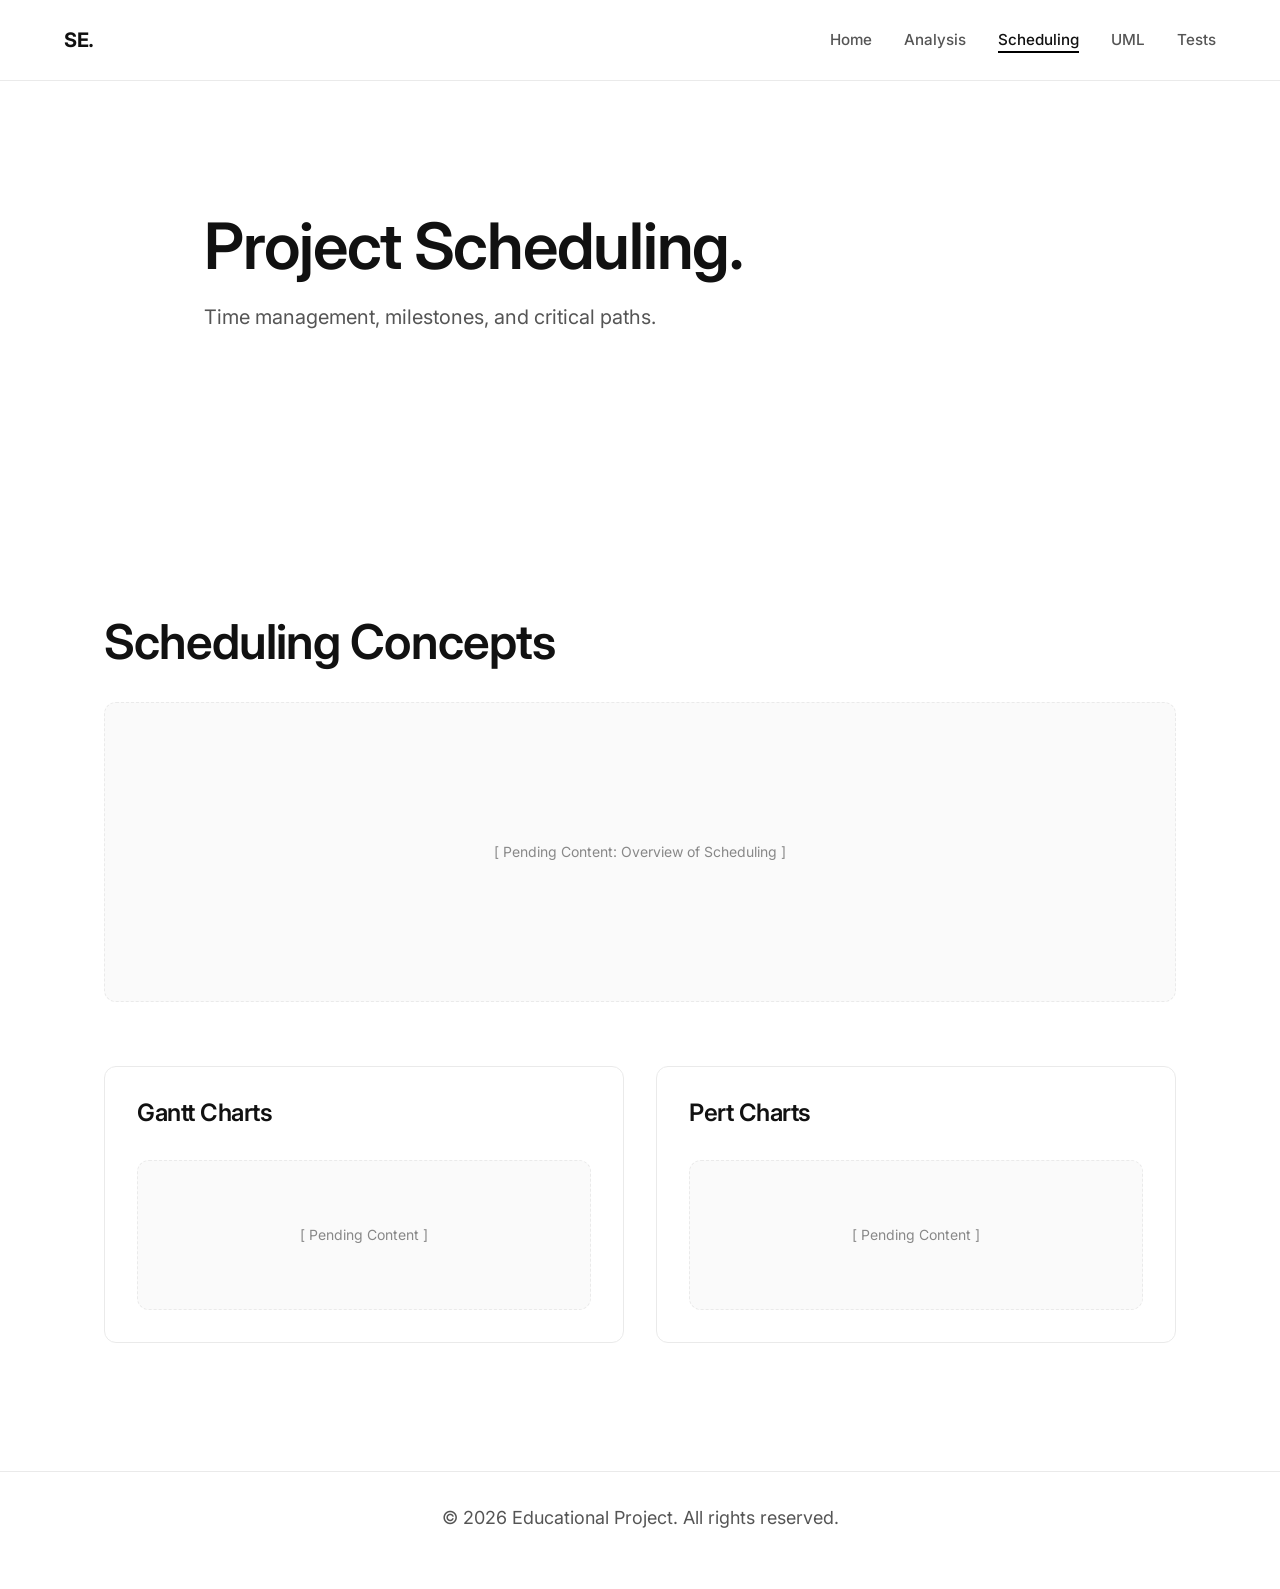
==== project-scheduling.html @ eeec27e0 "Web Structure ready" ====
<!DOCTYPE html>
<html lang="en">
<head>
    <meta charset="UTF-8">
    <meta name="viewport" content="width=device-width, initial-scale=1.0">
    <meta name="description" content="Software Engineering - Project Scheduling">
    <title>Project Scheduling | SE</title>
    <link rel="stylesheet" href="style.css">
</head>
<body>
    <!-- Navigation -->
    <nav class="navbar">
        <a href="index.html" class="logo">SE.</a>
        <ul class="nav-links">
            <li><a href="index.html">Home</a></li>
            <li><a href="requirement-analysis.html">Analysis</a></li>
            <li><a href="project-scheduling.html">Scheduling</a></li>
            <li><a href="uml-diagrams.html">UML</a></li>
            <li><a href="test-cases.html">Tests</a></li>
        </ul>
        <button class="hamburger" aria-label="Toggle Navigation">
            <span class="bar"></span>
            <span class="bar"></span>
            <span class="bar"></span>
        </button>
    </nav>

    <!-- Main Content -->
    <main>
        <section class="hero" style="min-height: 40vh;">
            <h1>Project Scheduling.</h1>
            <p>Time management, milestones, and critical paths.</p>
        </section>

        <section>
            <h2>Scheduling Concepts</h2>
            
            <!-- Content Placeholder Zone -->
            <div class="placeholder-zone">
                [ Pending Content: Overview of Scheduling ]
            </div>
            
            <div class="grid-container" style="margin-top: 4rem;">
                <div class="card">
                    <h3>Gantt Charts</h3>
                    <div class="placeholder-zone" style="min-height: 150px;">
                        [ Pending Content ]
                    </div>
                </div>
                <div class="card">
                    <h3>Pert Charts</h3>
                    <div class="placeholder-zone" style="min-height: 150px;">
                        [ Pending Content ]
                    </div>
                </div>
            </div>
        </section>
    </main>

    <!-- Back to top button -->
    <button id="backToTop" aria-label="Back to top">↑</button>

    <!-- Footer -->
    <footer>
        <p>&copy; 2026 Educational Project. All rights reserved.</p>
    </footer>

    <script src="script.js"></script>
</body>
</html>
---- style.css ----
@import url('https://fonts.googleapis.com/css2?family=Inter:wght@300;400;500;600;700&display=swap');

:root {
  /* Minimalist Color Palette */
  --bg-primary: #ffffff;
  --bg-secondary: #f9f9f9;
  --text-primary: #111111;
  --text-secondary: #555555;
  --text-muted: #888888;
  --border-color: #eaeaea;
  --accent-color: #000000;
  --accent-hover: #333333;
  --card-bg: #ffffff;
  --nav-bg: rgba(255, 255, 255, 0.85);

  --font-main: 'Inter', sans-serif;
  --transition: all 0.3s cubic-bezier(0.25, 0.8, 0.25, 1);
  --spacing-sm: 1rem;
  --spacing-md: 2rem;
  --spacing-lg: 4rem;
  --spacing-xl: 8rem;
  --border-radius: 12px;
}

/* Dark Mode Support (Automatic based on OS, or can be enforced) */
@media (prefers-color-scheme: dark) {
  :root {
    --bg-primary: #0a0a0a;
    --bg-secondary: #111111;
    --text-primary: #ffffff;
    --text-secondary: #a0a0a0;
    --text-muted: #666666;
    --border-color: #222222;
    --accent-color: #ffffff;
    --accent-hover: #cccccc;
    --card-bg: #141414;
    --nav-bg: rgba(10, 10, 10, 0.85);
  }
}

* {
  margin: 0;
  padding: 0;
  box-sizing: border-box;
}

html {
  scroll-behavior: smooth;
  font-size: 16px;
}

body {
  font-family: var(--font-main);
  background-color: var(--bg-primary);
  color: var(--text-primary);
  line-height: 1.6;
  -webkit-font-smoothing: antialiased;
  -moz-osx-font-smoothing: grayscale;
  display: flex;
  flex-direction: column;
  min-height: 100vh;
}

/* Typography */
h1, h2, h3, h4 {
  font-weight: 600;
  line-height: 1.2;
  letter-spacing: -0.02em;
  margin-bottom: 1rem;
}

h1 { font-size: clamp(2.5rem, 5vw, 4.5rem); }
h2 { font-size: clamp(2rem, 4vw, 3rem); }
h3 { font-size: 1.5rem; }
p { font-size: 1.125rem; color: var(--text-secondary); margin-bottom: 1.5rem; }
a { color: inherit; text-decoration: none; transition: var(--transition); }

/* Navigation */
.navbar {
  position: fixed;
  top: 0;
  left: 0;
  width: 100%;
  padding: 1.5rem 5%;
  display: flex;
  justify-content: space-between;
  align-items: center;
  background: var(--nav-bg);
  backdrop-filter: blur(12px);
  -webkit-backdrop-filter: blur(12px);
  border-bottom: 1px solid var(--border-color);
  z-index: 1000;
  transition: padding 0.3s ease;
}

.navbar.scrolled {
  padding: 1rem 5%;
}

.logo {
  font-size: 1.25rem;
  font-weight: 700;
  letter-spacing: -0.02em;
  display: flex;
  align-items: center;
  gap: 0.5rem;
}

.nav-links {
  display: flex;
  list-style: none;
  gap: 2rem;
}

.nav-links a {
  font-size: 0.95rem;
  font-weight: 500;
  color: var(--text-secondary);
  position: relative;
  padding-bottom: 0.25rem;
}

.nav-links a::after {
  content: '';
  position: absolute;
  width: 0;
  height: 2px;
  bottom: 0;
  left: 0;
  background-color: var(--accent-color);
  transition: var(--transition);
}

.nav-links a:hover,
.nav-links a.active {
  color: var(--text-primary);
}

.nav-links a:hover::after,
.nav-links a.active::after {
  width: 100%;
}

.hamburger {
  display: none;
  background: none;
  border: none;
  cursor: pointer;
  width: 24px;
  height: 24px;
  position: relative;
  z-index: 1001;
}

.bar {
  display: block;
  width: 100%;
  height: 2px;
  background-color: var(--text-primary);
  margin-bottom: 5px;
  transition: var(--transition);
}

/* Layout */
main {
  flex: 1;
  padding-top: 80px; /* Offset for navbar */
  width: 100%;
}

section {
  padding: var(--spacing-xl) 5%;
  max-width: 1200px;
  margin: 0 auto;
}

.bg-secondary {
  background-color: var(--bg-secondary);
  width: 100%;
  max-width: 100%;
}

.bg-secondary .container {
  max-width: 1200px;
  margin: 0 auto;
  padding: var(--spacing-lg) 5%;
}

/* Hero Section */
.hero {
  min-height: 80vh;
  display: flex;
  flex-direction: column;
  justify-content: center;
  align-items: flex-start;
  padding: var(--spacing-xl) 5%;
  max-width: 1000px;
  margin: 0 auto;
  opacity: 0;
  transform: translateY(20px);
  animation: fadeUp 1s cubic-bezier(0.16, 1, 0.3, 1) forwards;
}

.hero p {
  font-size: 1.25rem;
  max-width: 600px;
}

/* Cards & Content Zones */
.grid-container {
  display: grid;
  grid-template-columns: repeat(auto-fit, minmax(300px, 1fr));
  gap: 2rem;
  margin-top: 3rem;
}

.card {
  background: var(--card-bg);
  border: 1px solid var(--border-color);
  border-radius: var(--border-radius);
  padding: 2rem;
  transition: var(--transition);
  position: relative;
  overflow: hidden;
}

.card::before {
  content: '';
  position: absolute;
  top: 0; left: 0; width: 100%; height: 100%;
  background: radial-gradient(circle at 50% 0%, rgba(255,255,255,0.05) 0%, transparent 60%);
  opacity: 0;
  transition: var(--transition);
}

.card:hover {
  transform: translateY(-5px);
  border-color: var(--accent-hover);
  box-shadow: 0 10px 40px rgba(0,0,0,0.05);
}

.card:hover::before {
  opacity: 1;
}

.card h3 {
  margin-bottom: 1rem;
}

.card p {
  font-size: 1rem;
  margin-bottom: 0;
}

/* Placeholder areas */
.placeholder-zone {
  width: 100%;
  min-height: 300px;
  border: 1px dashed var(--border-color);
  border-radius: var(--border-radius);
  display: flex;
  align-items: center;
  justify-content: center;
  color: var(--text-muted);
  font-size: 0.875rem;
  margin-top: 2rem;
  background: rgba(0,0,0,0.02);
}

@media (prefers-color-scheme: dark) {
  .placeholder-zone {
    background: rgba(255,255,255,0.02);
  }
}

/* Table Component Minimal */
.minimal-table {
  width: 100%;
  border-collapse: collapse;
  margin-top: 2rem;
  text-align: left;
}

.minimal-table th, .minimal-table td {
  padding: 1rem;
  border-bottom: 1px solid var(--border-color);
}

.minimal-table th {
  font-weight: 500;
  color: var(--text-primary);
}

.minimal-table td {
  color: var(--text-secondary);
}

/* Back to Top */
#backToTop {
  position: fixed;
  bottom: 2rem;
  right: 2rem;
  background: var(--bg-primary);
  color: var(--text-primary);
  border: 1px solid var(--border-color);
  width: 48px;
  height: 48px;
  border-radius: 50%;
  display: flex;
  align-items: center;
  justify-content: center;
  cursor: pointer;
  opacity: 0;
  visibility: hidden;
  transition: var(--transition);
  z-index: 999;
  box-shadow: 0 4px 12px rgba(0,0,0,0.05);
}

#backToTop.visible {
  opacity: 1;
  visibility: visible;
}

#backToTop:hover {
  transform: translateY(-3px);
  border-color: var(--text-primary);
}

/* Footer */
footer {
  border-top: 1px solid var(--border-color);
  padding: 2rem 5%;
  text-align: center;
  color: var(--text-muted);
  font-size: 0.875rem;
  margin-top: auto;
}

/* Animations */
@keyframes fadeUp {
  0% { opacity: 0; transform: translateY(20px); }
  100% { opacity: 1; transform: translateY(0); }
}

/* Mobile Responsiveness */
@media screen and (max-width: 768px) {
  .hamburger {
    display: block;
  }

  .nav-links {
    position: fixed;
    top: 0;
    right: -100%;
    width: 100vw;
    height: 100vh;
    background: var(--bg-primary);
    flex-direction: column;
    justify-content: center;
    align-items: center;
    transition: right 0.4s cubic-bezier(0.25, 0.8, 0.25, 1);
    z-index: 1000;
    gap: 2.5rem;
  }

  .nav-links.active {
    right: 0;
  }

  .nav-links a {
    font-size: 1.5rem;
  }

  .hamburger.active .bar:nth-child(1) {
    transform: translateY(7px) rotate(45deg);
  }
  
  .hamburger.active .bar:nth-child(2) {
    opacity: 0;
  }
  
  .hamburger.active .bar:nth-child(3) {
    transform: translateY(-7px) rotate(-45deg);
  }

  section {
    padding: var(--spacing-lg) 5%;
  }

  .hero {
    min-height: 60vh;
    padding-top: calc(80px + var(--spacing-lg));
  }
}
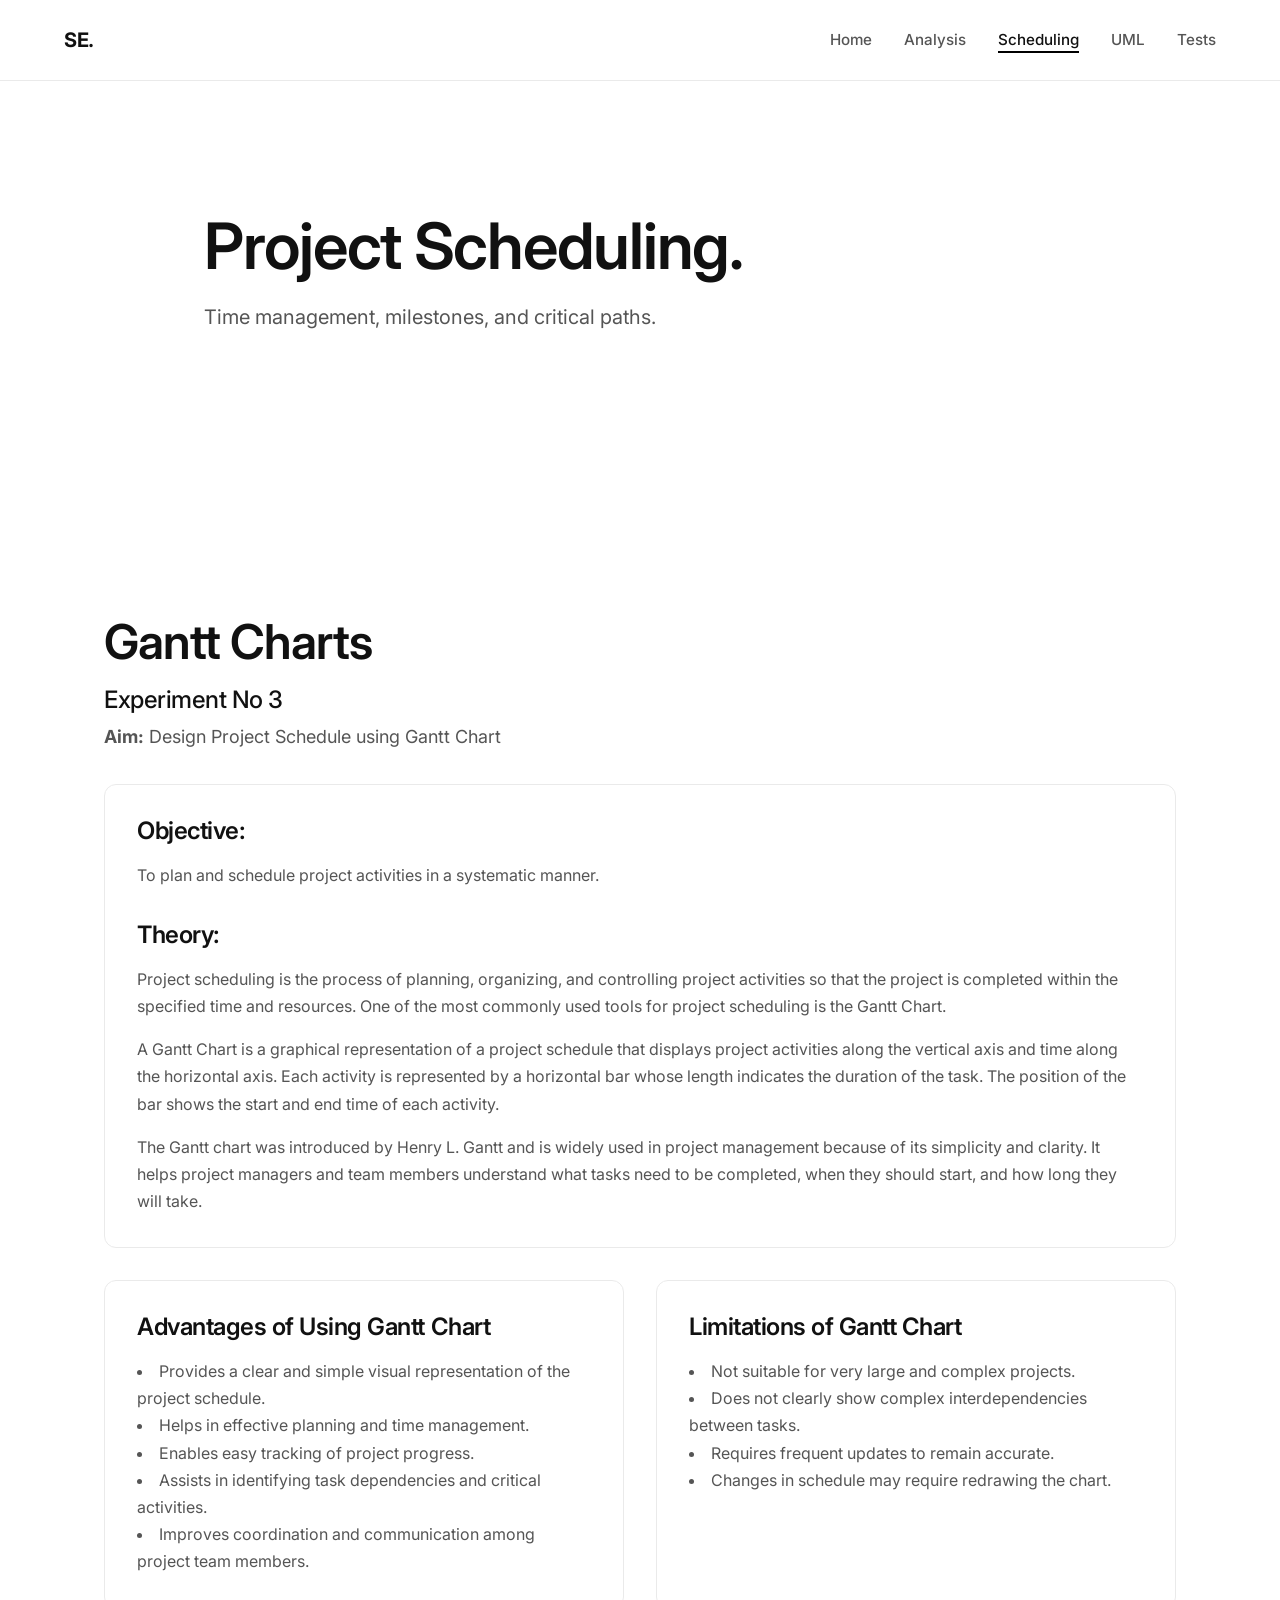
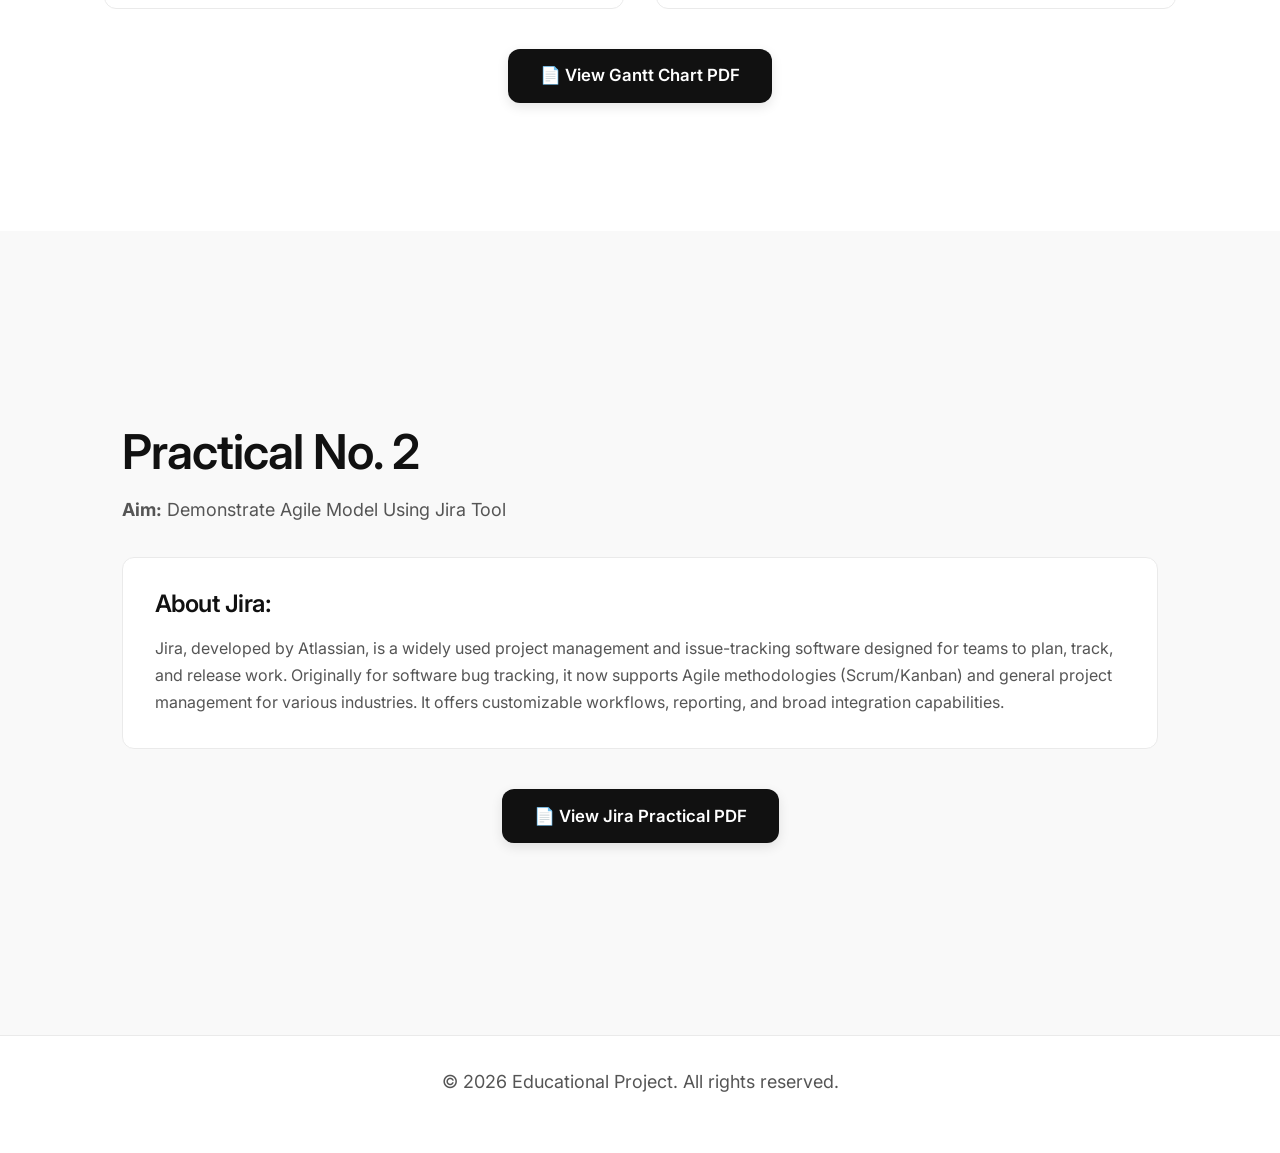
==== commit fc6f8cfc: "Project scheduling" ====
--- a/project-scheduling.html
+++ b/project-scheduling.html
@@ -33,25 +33,75 @@
         </section>
 
         <section>
-            <h2>Scheduling Concepts</h2>
+            <h2>Gantt Charts</h2>
+            <h3 style="font-size: 1.5rem; margin-top: 1rem; margin-bottom: 0.5rem; font-weight: 500;">Experiment No 3</h3>
+            <p><strong>Aim:</strong> Design Project Schedule using Gantt Chart</p>
             
-            <!-- Content Placeholder Zone -->
-            <div class="placeholder-zone">
-                [ Pending Content: Overview of Scheduling ]
+            <div class="card" style="margin-top: 2rem;">
+                <h3>Objective:</h3>
+                <p style="color: var(--text-secondary); line-height: 1.7; margin-bottom: 2rem;">
+                    To plan and schedule project activities in a systematic manner.
+                </p>
+
+                <h3>Theory:</h3>
+                <p style="color: var(--text-secondary); line-height: 1.7; margin-bottom: 1rem;">
+                    Project scheduling is the process of planning, organizing, and controlling project activities so that the project is completed within the specified time and resources. One of the most commonly used tools for project scheduling is the Gantt Chart.
+                </p>
+                <p style="color: var(--text-secondary); line-height: 1.7; margin-bottom: 1rem;">
+                    A Gantt Chart is a graphical representation of a project schedule that displays project activities along the vertical axis and time along the horizontal axis. Each activity is represented by a horizontal bar whose length indicates the duration of the task. The position of the bar shows the start and end time of each activity.
+                </p>
+                <p style="color: var(--text-secondary); line-height: 1.7; margin-bottom: 0;">
+                    The Gantt chart was introduced by Henry L. Gantt and is widely used in project management because of its simplicity and clarity. It helps project managers and team members understand what tasks need to be completed, when they should start, and how long they will take.
+                </p>
             </div>
-            
-            <div class="grid-container" style="margin-top: 4rem;">
+
+            <div class="grid-container" style="margin-top: 2rem;">
                 <div class="card">
-                    <h3>Gantt Charts</h3>
-                    <div class="placeholder-zone" style="min-height: 150px;">
-                        [ Pending Content ]
-                    </div>
+                    <h3>Advantages of Using Gantt Chart</h3>
+                    <ul style="list-style-position: inside; color: var(--text-secondary); line-height: 1.7; margin-bottom: 0;">
+                        <li>Provides a clear and simple visual representation of the project schedule.</li>
+                        <li>Helps in effective planning and time management.</li>
+                        <li>Enables easy tracking of project progress.</li>
+                        <li>Assists in identifying task dependencies and critical activities.</li>
+                        <li>Improves coordination and communication among project team members.</li>
+                    </ul>
                 </div>
                 <div class="card">
-                    <h3>Pert Charts</h3>
-                    <div class="placeholder-zone" style="min-height: 150px;">
-                        [ Pending Content ]
-                    </div>
+                    <h3>Limitations of Gantt Chart</h3>
+                    <ul style="list-style-position: inside; color: var(--text-secondary); line-height: 1.7; margin-bottom: 0;">
+                        <li>Not suitable for very large and complex projects.</li>
+                        <li>Does not clearly show complex interdependencies between tasks.</li>
+                        <li>Requires frequent updates to remain accurate.</li>
+                        <li>Changes in schedule may require redrawing the chart.</li>
+                    </ul>
+                </div>
+            </div>
+
+            <!-- PDF Link -->
+            <div style="text-align: center; margin-top: 2.5rem;">
+                <a href="assests/Gantter%20Chart.pdf" target="_blank" style="display: inline-block; padding: 0.85rem 2rem; background-color: var(--text-primary); color: var(--bg-primary); text-decoration: none; border-radius: var(--border-radius); font-weight: 600; font-size: 1.05rem; transition: transform 0.3s ease, box-shadow 0.3s ease; box-shadow: 0 4px 12px rgba(0,0,0,0.1);">
+                    📄 View Gantt Chart PDF
+                </a>
+            </div>
+        </section>
+
+        <section class="bg-secondary">
+            <div class="container">
+                <h2>Practical No. 2</h2>
+                <p><strong>Aim:</strong> Demonstrate Agile Model Using Jira Tool</p>
+
+                <div class="card" style="margin-top: 2rem;">
+                    <h3 style="margin-bottom: 1rem;">About Jira:</h3>
+                    <p style="color: var(--text-secondary); line-height: 1.7; margin-bottom: 0;">
+                        Jira, developed by Atlassian, is a widely used project management and issue-tracking software designed for teams to plan, track, and release work. Originally for software bug tracking, it now supports Agile methodologies (Scrum/Kanban) and general project management for various industries. It offers customizable workflows, reporting, and broad integration capabilities.
+                    </p>
+                </div>
+
+                <!-- PDF Link -->
+                <div style="text-align: center; margin-top: 2.5rem;">
+                    <a href="assests/Jira%20.pdf" target="_blank" style="display: inline-block; padding: 0.85rem 2rem; background-color: var(--text-primary); color: var(--bg-primary); text-decoration: none; border-radius: var(--border-radius); font-weight: 600; font-size: 1.05rem; transition: transform 0.3s ease, box-shadow 0.3s ease; box-shadow: 0 4px 12px rgba(0,0,0,0.1);">
+                        📄 View Jira Practical PDF
+                    </a>
                 </div>
             </div>
         </section>
